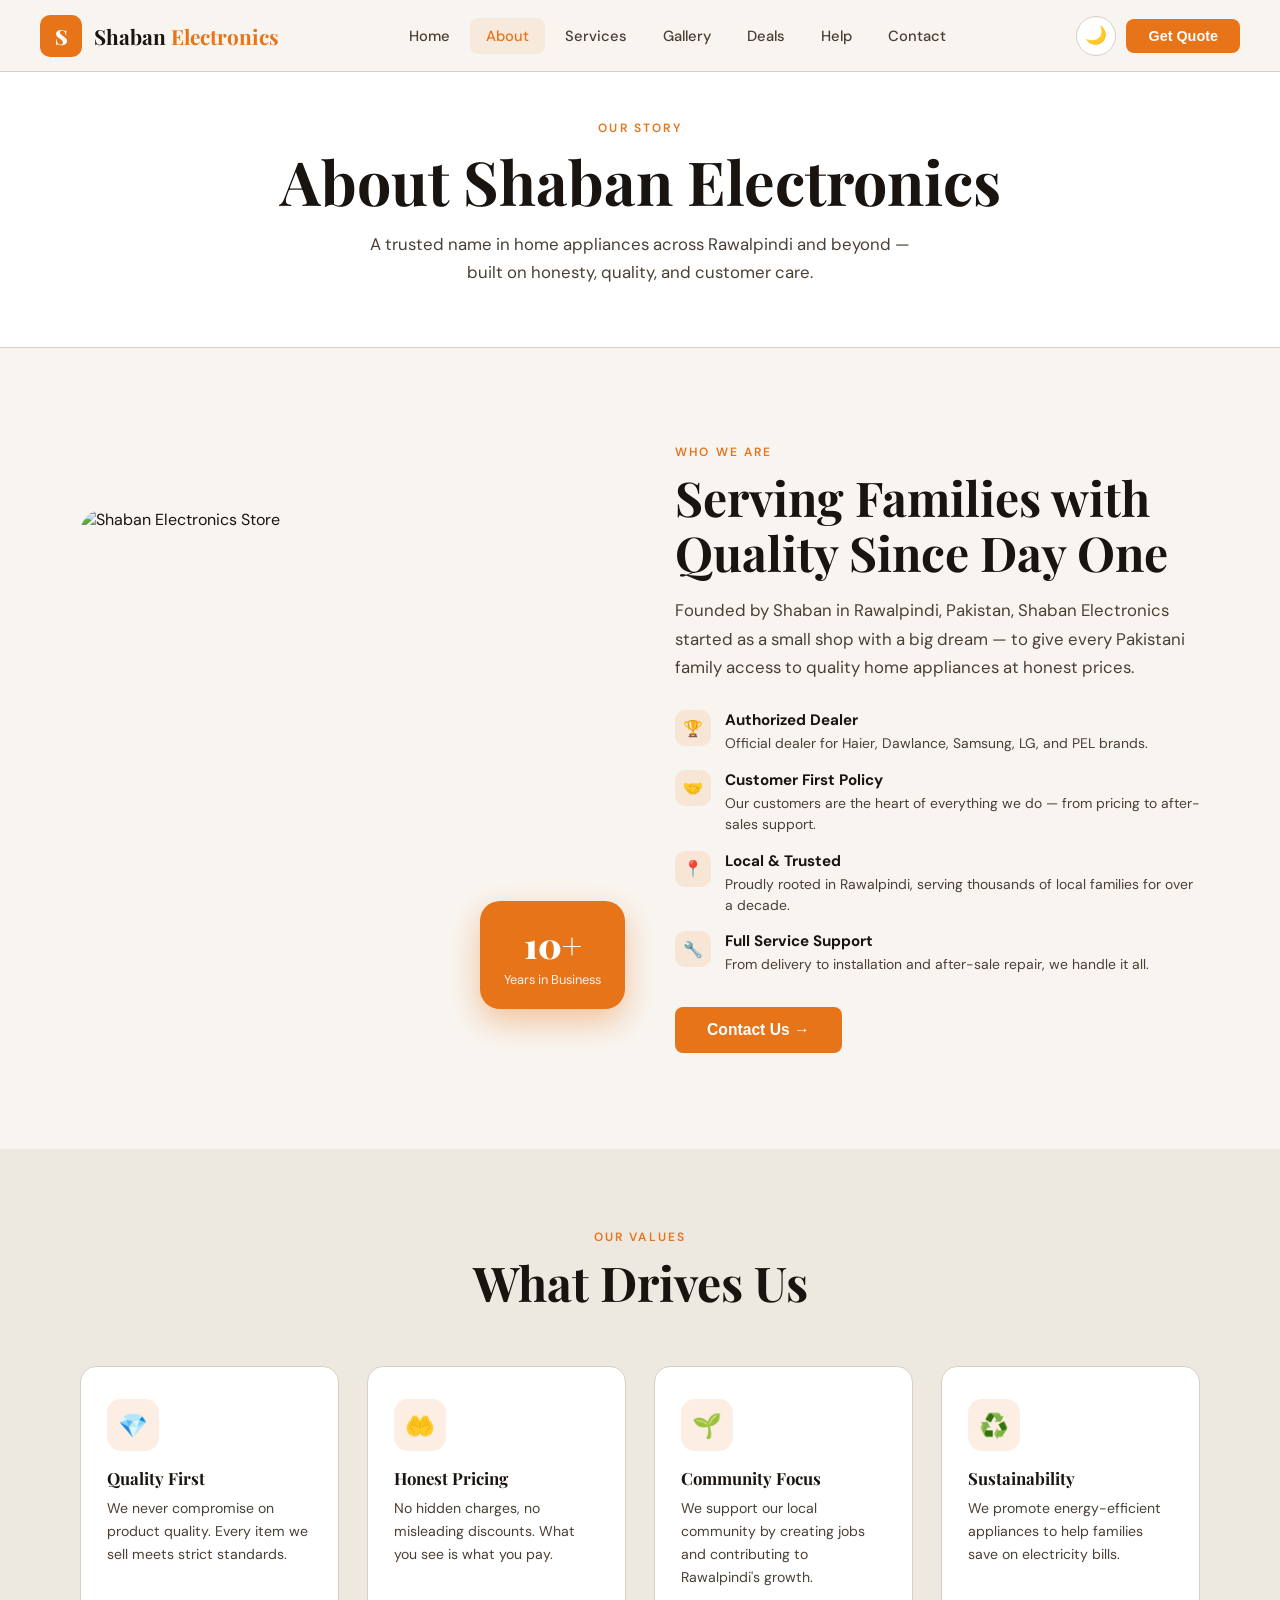
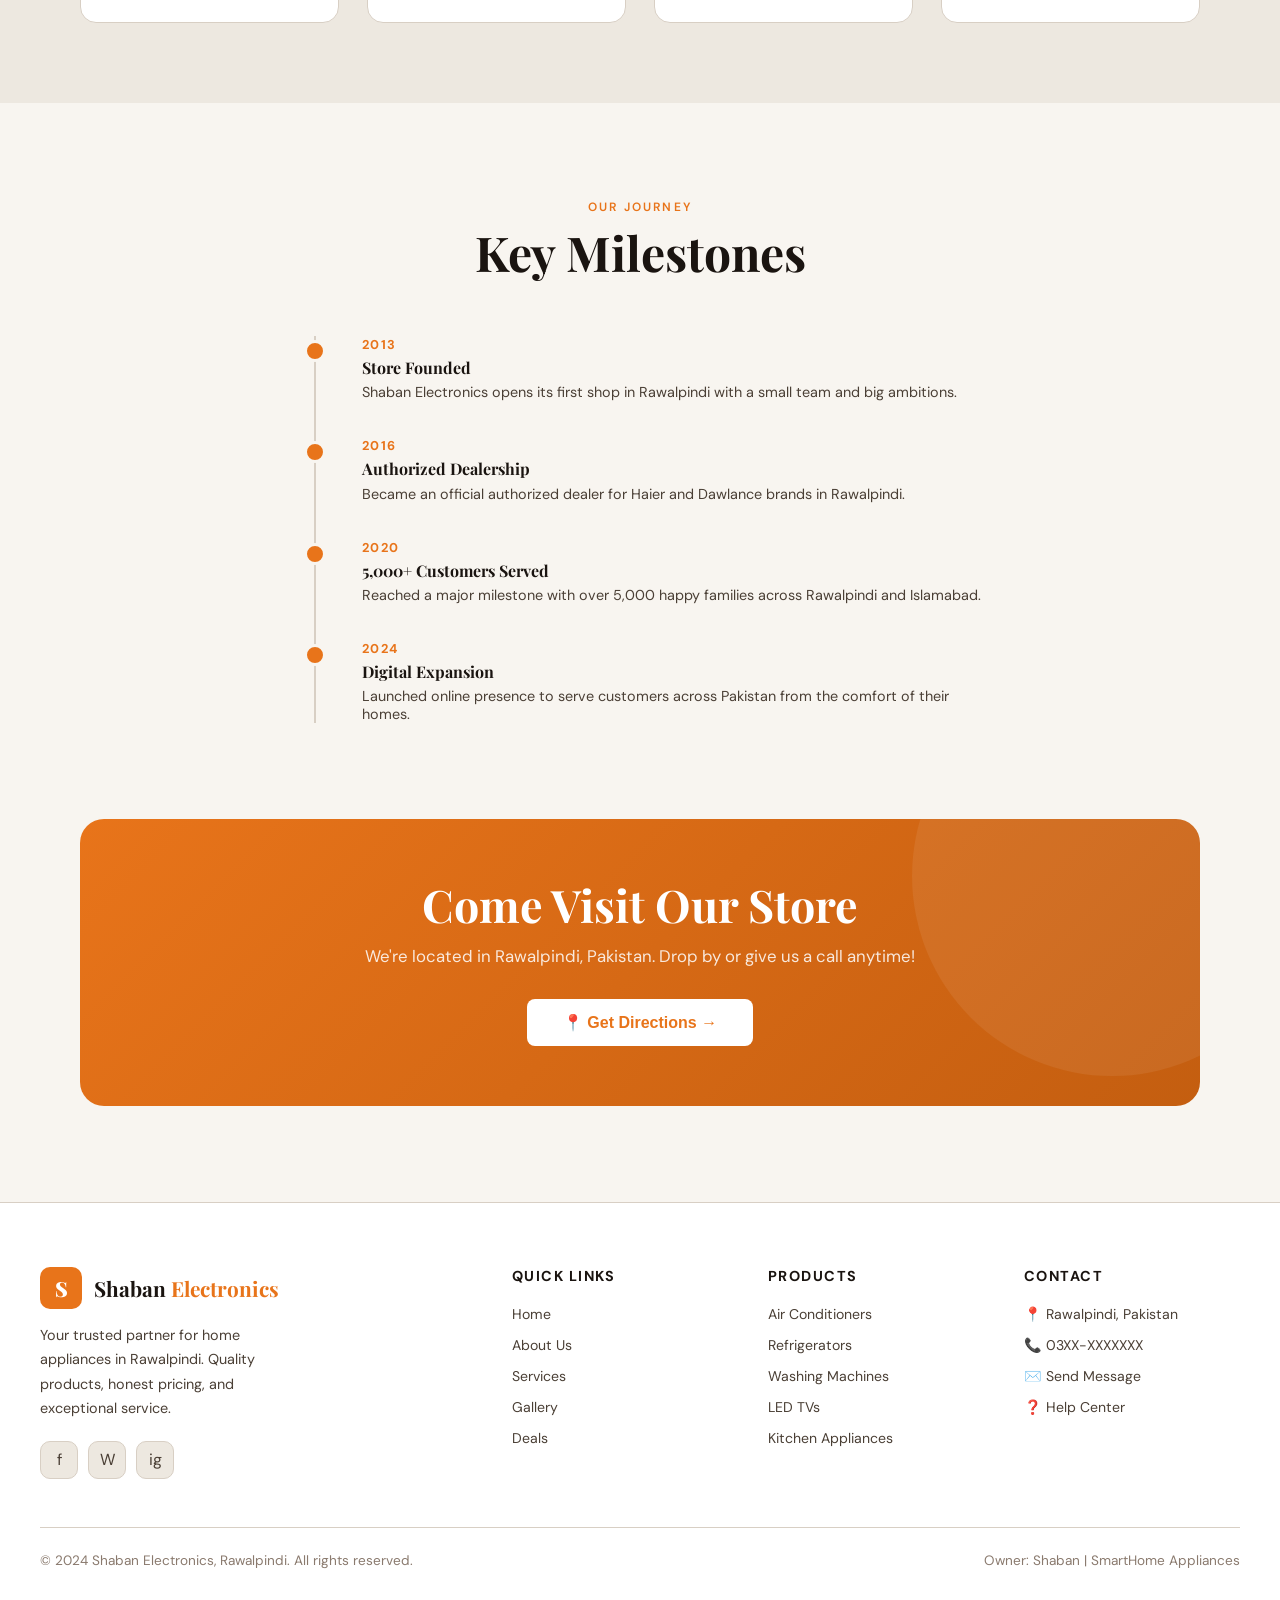
==== pages/about.html @ a1838bc5 "g" ====
<!DOCTYPE html>
<html lang="en" data-theme="light">
<head>
  <meta charset="UTF-8" />
  <meta name="viewport" content="width=device-width, initial-scale=1.0" />
  <title>About Us – Shaban Electronics</title>
  <link rel="stylesheet" href="../css/style.css" />
  <link rel="icon" href="data:image/svg+xml,<svg xmlns='http://www.w3.org/2000/svg' viewBox='0 0 100 100'><text y='.9em' font-size='90'>⚡</text></svg>" />
</head>
<body>

<nav class="navbar" id="navbar">
  <div class="nav-brand">
    <div class="nav-logo">S</div>
    <span class="nav-name">Shaban <span>Electronics</span></span>
  </div>
  <ul class="nav-links">
    <li><a href="../index.html">Home</a></li>
    <li><a href="about.html" class="active">About</a></li>
    <li><a href="services.html">Services</a></li>
    <li><a href="gallery.html">Gallery</a></li>
    <li><a href="deals.html">Deals</a></li>
    <li><a href="help.html">Help</a></li>
    <li><a href="contact.html">Contact</a></li>
  </ul>
  <div class="nav-actions">
    <button class="theme-btn" onclick="toggleTheme()">🌙</button>
    <a href="contact.html"><button class="nav-cta">Get Quote</button></a>
  </div>
  <button class="hamburger" id="hamburger"><span></span><span></span><span></span></button>
</nav>
<div class="mobile-menu" id="mobileMenu">
  <a href="../index.html">Home</a>
  <a href="about.html">About</a>
  <a href="services.html">Services</a>
  <a href="gallery.html">Gallery</a>
  <a href="deals.html">Deals</a>
  <a href="help.html">Help</a>
  <a href="contact.html">Contact</a>
</div>

<!-- PAGE HERO -->
<div class="page-hero">
  <span class="section-label">Our Story</span>
  <h1>About Shaban Electronics</h1>
  <p>A trusted name in home appliances across Rawalpindi and beyond — built on honesty, quality, and customer care.</p>
</div>

<!-- ABOUT STORY -->
<div class="section">
  <div class="about-grid">
    <div class="about-img-wrap fade-in">
      <img src="https://images.unsplash.com/photo-1441986300917-64674bd600d8?w=800&q=80" alt="Shaban Electronics Store" />
      <div class="about-badge-float">
        <span class="big">10+</span>
        <small>Years in Business</small>
      </div>
    </div>
    <div class="about-text fade-in">
      <span class="section-label">Who We Are</span>
      <h2 class="section-title">Serving Families with Quality Since Day One</h2>
      <p class="section-sub">Founded by Shaban in Rawalpindi, Pakistan, Shaban Electronics started as a small shop with a big dream — to give every Pakistani family access to quality home appliances at honest prices.</p>
      <div class="about-points">
        <div class="about-point">
          <div class="about-point-icon">🏆</div>
          <div class="about-point-text">
            <h5>Authorized Dealer</h5>
            <p>Official dealer for Haier, Dawlance, Samsung, LG, and PEL brands.</p>
          </div>
        </div>
        <div class="about-point">
          <div class="about-point-icon">🤝</div>
          <div class="about-point-text">
            <h5>Customer First Policy</h5>
            <p>Our customers are the heart of everything we do — from pricing to after-sales support.</p>
          </div>
        </div>
        <div class="about-point">
          <div class="about-point-icon">📍</div>
          <div class="about-point-text">
            <h5>Local & Trusted</h5>
            <p>Proudly rooted in Rawalpindi, serving thousands of local families for over a decade.</p>
          </div>
        </div>
        <div class="about-point">
          <div class="about-point-icon">🔧</div>
          <div class="about-point-text">
            <h5>Full Service Support</h5>
            <p>From delivery to installation and after-sale repair, we handle it all.</p>
          </div>
        </div>
      </div>
      <a href="contact.html"><button class="btn-primary">Contact Us →</button></a>
    </div>
  </div>
</div>

<!-- VALUES -->
<div class="why-wrap">
  <div class="section" style="padding-top:0;padding-bottom:0">
    <div class="section-header center fade-in">
      <span class="section-label">Our Values</span>
      <h2 class="section-title">What Drives Us</h2>
    </div>
    <div class="why-grid">
      <div class="why-card fade-in">
        <div class="why-icon">💎</div>
        <h4>Quality First</h4>
        <p>We never compromise on product quality. Every item we sell meets strict standards.</p>
      </div>
      <div class="why-card fade-in">
        <div class="why-icon">🤲</div>
        <h4>Honest Pricing</h4>
        <p>No hidden charges, no misleading discounts. What you see is what you pay.</p>
      </div>
      <div class="why-card fade-in">
        <div class="why-icon">🌱</div>
        <h4>Community Focus</h4>
        <p>We support our local community by creating jobs and contributing to Rawalpindi's growth.</p>
      </div>
      <div class="why-card fade-in">
        <div class="why-icon">♻️</div>
        <h4>Sustainability</h4>
        <p>We promote energy-efficient appliances to help families save on electricity bills.</p>
      </div>
    </div>
  </div>
</div>

<!-- MILESTONES -->
<div class="section">
  <div class="section-header center fade-in">
    <span class="section-label">Our Journey</span>
    <h2 class="section-title">Key Milestones</h2>
  </div>
  <div style="max-width:700px;margin:0 auto;position:relative;">
    <div style="position:absolute;left:24px;top:0;bottom:0;width:2px;background:var(--border);"></div>
    <div class="fade-in" style="padding:0 0 36px 72px;position:relative;">
      <div style="position:absolute;left:14px;top:4px;width:22px;height:22px;border-radius:50%;background:var(--accent);border:3px solid var(--bg);"></div>
      <div style="font-size:0.8rem;color:var(--accent);font-weight:700;text-transform:uppercase;letter-spacing:0.1em;margin-bottom:6px;">2013</div>
      <h4 style="margin-bottom:6px;">Store Founded</h4>
      <p style="font-size:0.9rem;color:var(--text2);">Shaban Electronics opens its first shop in Rawalpindi with a small team and big ambitions.</p>
    </div>
    <div class="fade-in" style="padding:0 0 36px 72px;position:relative;">
      <div style="position:absolute;left:14px;top:4px;width:22px;height:22px;border-radius:50%;background:var(--accent);border:3px solid var(--bg);"></div>
      <div style="font-size:0.8rem;color:var(--accent);font-weight:700;text-transform:uppercase;letter-spacing:0.1em;margin-bottom:6px;">2016</div>
      <h4 style="margin-bottom:6px;">Authorized Dealership</h4>
      <p style="font-size:0.9rem;color:var(--text2);">Became an official authorized dealer for Haier and Dawlance brands in Rawalpindi.</p>
    </div>
    <div class="fade-in" style="padding:0 0 36px 72px;position:relative;">
      <div style="position:absolute;left:14px;top:4px;width:22px;height:22px;border-radius:50%;background:var(--accent);border:3px solid var(--bg);"></div>
      <div style="font-size:0.8rem;color:var(--accent);font-weight:700;text-transform:uppercase;letter-spacing:0.1em;margin-bottom:6px;">2020</div>
      <h4 style="margin-bottom:6px;">5,000+ Customers Served</h4>
      <p style="font-size:0.9rem;color:var(--text2);">Reached a major milestone with over 5,000 happy families across Rawalpindi and Islamabad.</p>
    </div>
    <div class="fade-in" style="padding:0 0 0 72px;position:relative;">
      <div style="position:absolute;left:14px;top:4px;width:22px;height:22px;border-radius:50%;background:var(--accent);border:3px solid var(--bg);"></div>
      <div style="font-size:0.8rem;color:var(--accent);font-weight:700;text-transform:uppercase;letter-spacing:0.1em;margin-bottom:6px;">2024</div>
      <h4 style="margin-bottom:6px;">Digital Expansion</h4>
      <p style="font-size:0.9rem;color:var(--text2);">Launched online presence to serve customers across Pakistan from the comfort of their homes.</p>
    </div>
  </div>
</div>

<!-- CTA -->
<div class="section" style="padding-top:0">
  <div class="cta-banner fade-in">
    <h2>Come Visit Our Store</h2>
    <p>We're located in Rawalpindi, Pakistan. Drop by or give us a call anytime!</p>
    <a href="contact.html"><button class="btn-white">📍 Get Directions →</button></a>
  </div>
</div>

<!-- FOOTER -->
<footer>
  <div class="footer-grid">
    <div class="footer-brand">
      <div class="nav-brand" style="margin-bottom:14px">
        <div class="nav-logo">S</div>
        <span class="nav-name">Shaban <span>Electronics</span></span>
      </div>
      <p>Your trusted partner for home appliances in Rawalpindi. Quality products, honest pricing, and exceptional service.</p>
      <div class="footer-socials">
        <a href="#" class="social-btn">f</a>
        <a href="#" class="social-btn">W</a>
        <a href="#" class="social-btn">ig</a>
      </div>
    </div>
    <div class="footer-col">
      <h5>Quick Links</h5>
      <ul>
        <li><a href="../index.html">Home</a></li>
        <li><a href="about.html">About Us</a></li>
        <li><a href="services.html">Services</a></li>
        <li><a href="gallery.html">Gallery</a></li>
        <li><a href="deals.html">Deals</a></li>
      </ul>
    </div>
    <div class="footer-col">
      <h5>Products</h5>
      <ul>
        <li><a href="services.html">Air Conditioners</a></li>
        <li><a href="services.html">Refrigerators</a></li>
        <li><a href="services.html">Washing Machines</a></li>
        <li><a href="services.html">LED TVs</a></li>
        <li><a href="services.html">Kitchen Appliances</a></li>
      </ul>
    </div>
    <div class="footer-col">
      <h5>Contact</h5>
      <ul>
        <li><a href="#">📍 Rawalpindi, Pakistan</a></li>
        <li><a href="tel:03000000000">📞 03XX-XXXXXXX</a></li>
        <li><a href="contact.html">✉️ Send Message</a></li>
        <li><a href="help.html">❓ Help Center</a></li>
      </ul>
    </div>
  </div>
  <div class="footer-bottom">
    <p>© 2024 Shaban Electronics, Rawalpindi. All rights reserved.</p>
    <p>Owner: Shaban | SmartHome Appliances</p>
  </div>
</footer>

<script src="../js/main.js"></script>
</body>
</html>
---- css/style.css ----
/* ========== GOOGLE FONTS ========== */
@import url('https://fonts.googleapis.com/css2?family=Playfair+Display:wght@400;700;900&family=DM+Sans:wght@300;400;500;600&display=swap');

/* ========== CSS VARIABLES ========== */
:root {
  --accent: #e8741a;
  --accent-dark: #c45e10;
  --accent-light: #ffa04d;
  --bg: #f8f5f0;
  --bg2: #ffffff;
  --bg3: #ede8e0;
  --text: #1a1410;
  --text2: #4a3f35;
  --text3: #8a7a6e;
  --border: #d8cfc4;
  --shadow: rgba(26,20,10,0.10);
  --shadow-lg: rgba(26,20,10,0.18);
  --nav-bg: rgba(248,245,240,0.96);
  --card-bg: #ffffff;
  --hero-overlay: rgba(248,245,240,0.55);
  --transition: 0.35s cubic-bezier(.4,0,.2,1);
  --radius: 16px;
  --radius-sm: 8px;
  --font-display: 'Playfair Display', serif;
  --font-body: 'DM Sans', sans-serif;
}

[data-theme="dark"] {
  --bg: #0f0d0a;
  --bg2: #1a1714;
  --bg3: #242018;
  --text: #f0ebe3;
  --text2: #c8bfb4;
  --text3: #7a6e64;
  --border: #2e2820;
  --shadow: rgba(0,0,0,0.35);
  --shadow-lg: rgba(0,0,0,0.55);
  --nav-bg: rgba(15,13,10,0.96);
  --card-bg: #1a1714;
  --hero-overlay: rgba(10,8,5,0.60);
}

/* ========== RESET ========== */
*, *::before, *::after { box-sizing: border-box; margin: 0; padding: 0; }
html { scroll-behavior: smooth; }
body {
  font-family: var(--font-body);
  background: var(--bg);
  color: var(--text);
  transition: background var(--transition), color var(--transition);
  overflow-x: hidden;
}
a { color: inherit; text-decoration: none; }
img { max-width: 100%; display: block; }
ul { list-style: none; }

/* ========== SCROLLBAR ========== */
::-webkit-scrollbar { width: 6px; }
::-webkit-scrollbar-track { background: var(--bg3); }
::-webkit-scrollbar-thumb { background: var(--accent); border-radius: 4px; }

/* ========== TYPOGRAPHY ========== */
h1,h2,h3,h4 { font-family: var(--font-display); line-height: 1.15; }
.section-label {
  font-size: 0.75rem; font-weight: 600; letter-spacing: 0.18em;
  text-transform: uppercase; color: var(--accent); display: block; margin-bottom: 10px;
}
.section-title {
  font-size: clamp(2rem, 4vw, 3rem); color: var(--text); margin-bottom: 16px;
}
.section-sub { font-size: 1.05rem; color: var(--text2); max-width: 560px; line-height: 1.7; }

/* ========== NAVBAR ========== */
.navbar {
  position: fixed; top: 0; left: 0; right: 0; z-index: 1000;
  background: var(--nav-bg);
  backdrop-filter: blur(18px);
  border-bottom: 1px solid var(--border);
  padding: 0 40px;
  height: 72px;
  display: flex; align-items: center; justify-content: space-between;
  transition: background var(--transition), box-shadow var(--transition);
}
.navbar.scrolled { box-shadow: 0 4px 32px var(--shadow-lg); }
.nav-brand {
  display: flex; align-items: center; gap: 12px;
}
.nav-logo {
  width: 42px; height: 42px; background: var(--accent);
  border-radius: 10px; display: flex; align-items: center; justify-content: center;
  font-family: var(--font-display); font-weight: 900; font-size: 1.3rem; color: #fff;
}
.nav-name { font-family: var(--font-display); font-size: 1.3rem; font-weight: 700; }
.nav-name span { color: var(--accent); }
.nav-links {
  display: flex; align-items: center; gap: 4px;
}
.nav-links a {
  padding: 8px 16px; border-radius: var(--radius-sm);
  font-size: 0.92rem; font-weight: 500; color: var(--text2);
  transition: color var(--transition), background var(--transition);
  position: relative;
}
.nav-links a:hover, .nav-links a.active {
  color: var(--accent); background: rgba(232,116,26,0.09);
}
.nav-actions { display: flex; align-items: center; gap: 10px; }
.theme-btn {
  width: 40px; height: 40px; border-radius: 50%;
  border: 1.5px solid var(--border); background: var(--bg2);
  cursor: pointer; display: flex; align-items: center; justify-content: center;
  font-size: 1.1rem; transition: all var(--transition); color: var(--text);
}
.theme-btn:hover { border-color: var(--accent); color: var(--accent); transform: rotate(20deg); }
.nav-cta {
  background: var(--accent); color: #fff; padding: 9px 22px;
  border-radius: var(--radius-sm); font-size: 0.9rem; font-weight: 600;
  border: none; cursor: pointer; transition: background var(--transition), transform var(--transition);
}
.nav-cta:hover { background: var(--accent-dark); transform: translateY(-1px); }
.hamburger {
  display: none; flex-direction: column; gap: 5px; cursor: pointer;
  padding: 8px; background: none; border: none; color: var(--text);
}
.hamburger span {
  width: 24px; height: 2px; background: currentColor;
  border-radius: 2px; transition: all var(--transition); display: block;
}
.hamburger.open span:nth-child(1) { transform: translateY(7px) rotate(45deg); }
.hamburger.open span:nth-child(2) { opacity: 0; }
.hamburger.open span:nth-child(3) { transform: translateY(-7px) rotate(-45deg); }
.mobile-menu {
  display: none; position: fixed; top: 72px; left: 0; right: 0;
  background: var(--bg2); border-bottom: 1px solid var(--border);
  flex-direction: column; padding: 16px 24px; gap: 4px; z-index: 999;
  box-shadow: 0 8px 32px var(--shadow-lg);
}
.mobile-menu.open { display: flex; }
.mobile-menu a {
  padding: 12px 16px; border-radius: var(--radius-sm);
  font-size: 1rem; font-weight: 500; color: var(--text2);
  transition: all var(--transition);
}
.mobile-menu a:hover { color: var(--accent); background: rgba(232,116,26,0.09); }

/* ========== HERO ========== */
.hero {
  min-height: 100vh;
  display: flex; align-items: center;
  position: relative; overflow: hidden;
  padding-top: 72px;
}
.hero-bg {
  position: absolute; inset: 0;
  background: url('https://images.unsplash.com/photo-1556909114-f6e7ad7d3136?w=1600&q=80') center/cover no-repeat;
}
.hero-overlay {
  position: absolute; inset: 0;
  background: var(--hero-overlay);
  backdrop-filter: blur(2px);
}
.hero-content {
  position: relative; z-index: 1;
  max-width: 1200px; margin: 0 auto; padding: 80px 40px;
  display: grid; grid-template-columns: 1fr 1fr; gap: 60px; align-items: center;
}
.hero-text { animation: fadeUp 0.8s ease both; }
.hero-badge {
  display: inline-flex; align-items: center; gap: 8px;
  background: rgba(232,116,26,0.12); color: var(--accent);
  border: 1px solid rgba(232,116,26,0.3); border-radius: 50px;
  padding: 6px 16px; font-size: 0.82rem; font-weight: 600;
  letter-spacing: 0.08em; text-transform: uppercase; margin-bottom: 24px;
}
.hero-title {
  font-size: clamp(2.8rem, 5.5vw, 4.5rem);
  line-height: 1.08; margin-bottom: 22px; color: var(--text);
}
.hero-title span { color: var(--accent); }
.hero-desc { font-size: 1.1rem; color: var(--text2); line-height: 1.75; margin-bottom: 36px; max-width: 480px; }
.hero-btns { display: flex; gap: 14px; flex-wrap: wrap; }
.btn-primary {
  background: var(--accent); color: #fff; padding: 14px 32px;
  border-radius: var(--radius-sm); font-size: 0.98rem; font-weight: 600;
  border: none; cursor: pointer; transition: all var(--transition);
  display: inline-flex; align-items: center; gap: 8px;
}
.btn-primary:hover { background: var(--accent-dark); transform: translateY(-2px); box-shadow: 0 8px 24px rgba(232,116,26,0.35); }
.btn-outline {
  background: transparent; color: var(--text); padding: 14px 32px;
  border-radius: var(--radius-sm); font-size: 0.98rem; font-weight: 600;
  border: 1.5px solid var(--border); cursor: pointer; transition: all var(--transition);
  display: inline-flex; align-items: center; gap: 8px;
}
.btn-outline:hover { border-color: var(--accent); color: var(--accent); transform: translateY(-2px); }
.hero-stats {
  display: flex; gap: 32px; margin-top: 48px;
}
.stat-item { text-align: center; }
.stat-num { font-family: var(--font-display); font-size: 2rem; font-weight: 900; color: var(--accent); }
.stat-label { font-size: 0.8rem; color: var(--text3); text-transform: uppercase; letter-spacing: 0.1em; margin-top: 4px; }
.hero-visual { animation: fadeUp 0.8s 0.2s ease both; }
.hero-card {
  background: var(--card-bg); border: 1px solid var(--border);
  border-radius: 24px; padding: 32px; box-shadow: 0 24px 64px var(--shadow-lg);
}
.hero-card img { border-radius: 16px; width: 100%; height: 260px; object-fit: cover; }
.hero-card-info { padding-top: 20px; display: flex; justify-content: space-between; align-items: center; }
.hero-card-info h4 { font-size: 1.15rem; }
.hero-card-info .price { font-size: 1.3rem; font-weight: 700; color: var(--accent); font-family: var(--font-display); }
.hero-floating {
  position: absolute; bottom: -10px; left: -10px;
  background: var(--accent); color: #fff; border-radius: 14px;
  padding: 12px 18px; font-size: 0.85rem; font-weight: 600;
  box-shadow: 0 8px 24px rgba(232,116,26,0.4);
  animation: float 3s ease-in-out infinite;
}

/* ========== SECTIONS ========== */
.section { padding: 96px 40px; max-width: 1200px; margin: 0 auto; }
.section-header { margin-bottom: 56px; }
.section-header.center { text-align: center; }
.section-header.center .section-sub { margin: 0 auto; }

/* ========== CATEGORIES ========== */
.categories-wrap { background: var(--bg2); padding: 80px 0; }
.cats-grid {
  display: grid; grid-template-columns: repeat(auto-fit, minmax(160px, 1fr)); gap: 20px;
}
.cat-card {
  background: var(--bg); border: 1px solid var(--border); border-radius: var(--radius);
  padding: 28px 20px; text-align: center; cursor: pointer;
  transition: all var(--transition); position: relative; overflow: hidden;
}
.cat-card::before {
  content: ''; position: absolute; inset: 0;
  background: var(--accent); opacity: 0; transition: opacity var(--transition);
  border-radius: var(--radius);
}
.cat-card:hover { transform: translateY(-6px); box-shadow: 0 16px 40px var(--shadow-lg); border-color: var(--accent); }
.cat-card:hover::before { opacity: 0.06; }
.cat-icon { font-size: 2.2rem; margin-bottom: 12px; display: block; }
.cat-name { font-weight: 600; font-size: 0.95rem; color: var(--text); }
.cat-count { font-size: 0.8rem; color: var(--text3); margin-top: 4px; }

/* ========== PRODUCTS GRID ========== */
.products-grid {
  display: grid; grid-template-columns: repeat(auto-fill, minmax(270px, 1fr)); gap: 28px;
}
.prod-card {
  background: var(--card-bg); border: 1px solid var(--border); border-radius: var(--radius);
  overflow: hidden; transition: all var(--transition); position: relative;
}
.prod-card:hover { transform: translateY(-6px); box-shadow: 0 20px 48px var(--shadow-lg); border-color: var(--accent); }
.prod-img-wrap { position: relative; overflow: hidden; height: 220px; }
.prod-img-wrap img { width: 100%; height: 100%; object-fit: cover; transition: transform 0.5s ease; }
.prod-card:hover .prod-img-wrap img { transform: scale(1.07); }
.prod-badge {
  position: absolute; top: 14px; left: 14px;
  background: var(--accent); color: #fff; font-size: 0.72rem;
  font-weight: 700; padding: 4px 10px; border-radius: 50px; text-transform: uppercase; letter-spacing: 0.08em;
}
.prod-info { padding: 20px 22px 22px; }
.prod-cat { font-size: 0.78rem; color: var(--accent); font-weight: 600; text-transform: uppercase; letter-spacing: 0.1em; margin-bottom: 6px; }
.prod-name { font-size: 1.05rem; font-weight: 600; margin-bottom: 8px; color: var(--text); }
.prod-desc { font-size: 0.87rem; color: var(--text3); line-height: 1.6; margin-bottom: 16px; }
.prod-footer { display: flex; align-items: center; justify-content: space-between; }
.prod-price { font-family: var(--font-display); font-size: 1.25rem; font-weight: 700; color: var(--accent); }
.prod-btn {
  background: var(--accent); color: #fff; border: none; border-radius: var(--radius-sm);
  padding: 8px 16px; font-size: 0.85rem; font-weight: 600; cursor: pointer;
  transition: all var(--transition);
}
.prod-btn:hover { background: var(--accent-dark); transform: scale(1.05); }

/* ========== WHY US ========== */
.why-wrap { background: var(--bg3); padding: 80px 0; }
.why-grid { display: grid; grid-template-columns: repeat(auto-fit, minmax(220px, 1fr)); gap: 28px; }
.why-card {
  background: var(--card-bg); border: 1px solid var(--border); border-radius: var(--radius);
  padding: 32px 26px; transition: all var(--transition);
}
.why-card:hover { transform: translateY(-4px); box-shadow: 0 12px 32px var(--shadow); border-color: var(--accent); }
.why-icon {
  width: 52px; height: 52px; background: rgba(232,116,26,0.12);
  border-radius: 14px; display: flex; align-items: center; justify-content: center;
  font-size: 1.5rem; margin-bottom: 18px;
}
.why-card h4 { font-size: 1.05rem; margin-bottom: 8px; }
.why-card p { font-size: 0.88rem; color: var(--text2); line-height: 1.65; }

/* ========== TESTIMONIALS ========== */
.test-grid { display: grid; grid-template-columns: repeat(auto-fit, minmax(280px, 1fr)); gap: 24px; }
.test-card {
  background: var(--card-bg); border: 1px solid var(--border); border-radius: var(--radius);
  padding: 28px; transition: all var(--transition);
}
.test-card:hover { box-shadow: 0 12px 32px var(--shadow); border-color: var(--accent); }
.test-stars { color: var(--accent); font-size: 1rem; margin-bottom: 14px; letter-spacing: 2px; }
.test-text { font-size: 0.95rem; color: var(--text2); line-height: 1.7; margin-bottom: 20px; font-style: italic; }
.test-author { display: flex; align-items: center; gap: 12px; }
.test-avatar {
  width: 44px; height: 44px; border-radius: 50%; background: var(--accent);
  display: flex; align-items: center; justify-content: center; color: #fff;
  font-weight: 700; font-size: 1.1rem;
}
.test-name { font-weight: 600; font-size: 0.92rem; }
.test-loc { font-size: 0.8rem; color: var(--text3); }

/* ========== CTA BANNER ========== */
.cta-banner {
  background: linear-gradient(135deg, var(--accent) 0%, var(--accent-dark) 100%);
  border-radius: 24px; padding: 60px 48px; text-align: center;
  position: relative; overflow: hidden;
}
.cta-banner::before {
  content: ''; position: absolute; top: -50%; right: -10%;
  width: 400px; height: 400px; border-radius: 50%;
  background: rgba(255,255,255,0.07);
}
.cta-banner h2 { font-size: clamp(1.8rem, 3.5vw, 2.8rem); color: #fff; margin-bottom: 14px; }
.cta-banner p { color: rgba(255,255,255,0.85); font-size: 1.05rem; margin-bottom: 32px; }
.btn-white {
  background: #fff; color: var(--accent); padding: 14px 36px;
  border-radius: var(--radius-sm); font-size: 1rem; font-weight: 700;
  border: none; cursor: pointer; transition: all var(--transition);
  display: inline-flex; align-items: center; gap: 8px;
}
.btn-white:hover { transform: translateY(-2px); box-shadow: 0 12px 32px rgba(0,0,0,0.2); }

/* ========== FOOTER ========== */
footer {
  background: var(--bg2); border-top: 1px solid var(--border);
  padding: 64px 40px 32px;
}
.footer-grid { display: grid; grid-template-columns: 2fr 1fr 1fr 1fr; gap: 40px; max-width: 1200px; margin: 0 auto 48px; }
.footer-brand .nav-brand { margin-bottom: 16px; }
.footer-brand p { font-size: 0.9rem; color: var(--text2); line-height: 1.7; max-width: 260px; margin-bottom: 20px; }
.footer-socials { display: flex; gap: 10px; }
.social-btn {
  width: 38px; height: 38px; border-radius: 10px; background: var(--bg3);
  border: 1px solid var(--border); display: flex; align-items: center; justify-content: center;
  font-size: 1rem; cursor: pointer; transition: all var(--transition); text-decoration: none; color: var(--text2);
}
.social-btn:hover { background: var(--accent); border-color: var(--accent); color: #fff; transform: translateY(-2px); }
.footer-col h5 { font-size: 0.9rem; font-weight: 700; text-transform: uppercase; letter-spacing: 0.1em; margin-bottom: 18px; color: var(--text); }
.footer-col ul { display: flex; flex-direction: column; gap: 10px; }
.footer-col ul a { font-size: 0.88rem; color: var(--text2); transition: color var(--transition); }
.footer-col ul a:hover { color: var(--accent); }
.footer-bottom { max-width: 1200px; margin: 0 auto; padding-top: 24px; border-top: 1px solid var(--border); display: flex; justify-content: space-between; align-items: center; flex-wrap: wrap; gap: 10px; }
.footer-bottom p { font-size: 0.85rem; color: var(--text3); }

/* ========== PAGE HERO ========== */
.page-hero {
  background: var(--bg2); border-bottom: 1px solid var(--border);
  padding: 120px 40px 60px; text-align: center;
}
.page-hero .section-label { justify-content: center; display: flex; }
.page-hero h1 { font-size: clamp(2.2rem, 5vw, 3.8rem); }
.page-hero p { font-size: 1.05rem; color: var(--text2); max-width: 540px; margin: 14px auto 0; line-height: 1.7; }

/* ========== ABOUT PAGE ========== */
.about-grid { display: grid; grid-template-columns: 1fr 1fr; gap: 70px; align-items: center; }
.about-img-wrap { position: relative; }
.about-img-wrap img { width: 100%; border-radius: 24px; height: 480px; object-fit: cover; }
.about-badge-float {
  position: absolute; bottom: -20px; right: -20px;
  background: var(--accent); color: #fff; border-radius: 20px; padding: 20px 24px; text-align: center;
  box-shadow: 0 12px 32px rgba(232,116,26,0.4);
}
.about-badge-float .big { font-family: var(--font-display); font-size: 2.2rem; font-weight: 900; display: block; }
.about-badge-float small { font-size: 0.8rem; opacity: 0.9; }
.about-text .section-sub { margin-bottom: 28px; }
.about-points { display: flex; flex-direction: column; gap: 16px; margin-bottom: 32px; }
.about-point { display: flex; align-items: flex-start; gap: 14px; }
.about-point-icon {
  width: 36px; height: 36px; min-width: 36px; border-radius: 10px;
  background: rgba(232,116,26,0.12); color: var(--accent);
  display: flex; align-items: center; justify-content: center; font-size: 1rem;
}
.about-point-text h5 { font-size: 0.95rem; margin-bottom: 3px; }
.about-point-text p { font-size: 0.87rem; color: var(--text2); line-height: 1.5; }
.team-grid { display: grid; grid-template-columns: repeat(auto-fit, minmax(200px, 1fr)); gap: 24px; }
.team-card { text-align: center; }
.team-card img { width: 100%; height: 240px; object-fit: cover; border-radius: var(--radius); margin-bottom: 16px; border: 3px solid var(--border); transition: border-color var(--transition); }
.team-card:hover img { border-color: var(--accent); }
.team-card h4 { font-size: 1rem; margin-bottom: 4px; }
.team-card span { font-size: 0.85rem; color: var(--accent); font-weight: 500; }

/* ========== SERVICES PAGE ========== */
.services-grid { display: grid; grid-template-columns: repeat(auto-fit, minmax(300px, 1fr)); gap: 28px; }
.service-card {
  background: var(--card-bg); border: 1px solid var(--border); border-radius: var(--radius);
  padding: 36px; transition: all var(--transition); position: relative; overflow: hidden;
}
.service-card::after {
  content: ''; position: absolute; bottom: 0; left: 0; right: 0; height: 3px;
  background: var(--accent); transform: scaleX(0); transform-origin: left;
  transition: transform var(--transition);
}
.service-card:hover::after { transform: scaleX(1); }
.service-card:hover { transform: translateY(-6px); box-shadow: 0 20px 48px var(--shadow-lg); }
.service-icon { font-size: 2.4rem; margin-bottom: 20px; display: block; }
.service-card h3 { font-size: 1.2rem; margin-bottom: 12px; }
.service-card p { font-size: 0.9rem; color: var(--text2); line-height: 1.7; margin-bottom: 20px; }
.service-card .tag {
  display: inline-block; background: rgba(232,116,26,0.1); color: var(--accent);
  padding: 4px 12px; border-radius: 50px; font-size: 0.78rem; font-weight: 600;
}

/* ========== GALLERY PAGE ========== */
.gallery-filter {
  display: flex; gap: 10px; flex-wrap: wrap; justify-content: center; margin-bottom: 40px;
}
.filter-btn {
  padding: 9px 22px; border-radius: 50px; font-size: 0.88rem; font-weight: 600;
  border: 1.5px solid var(--border); background: transparent; color: var(--text2);
  cursor: pointer; transition: all var(--transition);
}
.filter-btn.active, .filter-btn:hover {
  background: var(--accent); border-color: var(--accent); color: #fff;
}
.gallery-grid {
  display: grid; grid-template-columns: repeat(auto-fill, minmax(280px, 1fr)); gap: 20px;
}
.gallery-item {
  border-radius: var(--radius); overflow: hidden; position: relative;
  height: 240px; cursor: pointer; group: ;
}
.gallery-item img { width: 100%; height: 100%; object-fit: cover; transition: transform 0.5s ease; }
.gallery-item:hover img { transform: scale(1.08); }
.gallery-overlay {
  position: absolute; inset: 0; background: rgba(0,0,0,0.5);
  display: flex; align-items: center; justify-content: center;
  opacity: 0; transition: opacity var(--transition);
  color: #fff; font-size: 1.8rem;
}
.gallery-item:hover .gallery-overlay { opacity: 1; }

/* ========== CONTACT PAGE ========== */
.contact-grid { display: grid; grid-template-columns: 1fr 1.5fr; gap: 60px; align-items: start; }
.contact-info-card {
  background: var(--card-bg); border: 1px solid var(--border); border-radius: var(--radius); padding: 40px;
}
.contact-info-card h3 { font-size: 1.4rem; margin-bottom: 24px; }
.contact-item { display: flex; gap: 16px; align-items: flex-start; margin-bottom: 24px; }
.contact-icon {
  width: 44px; height: 44px; min-width: 44px; border-radius: 12px;
  background: rgba(232,116,26,0.12); color: var(--accent);
  display: flex; align-items: center; justify-content: center; font-size: 1.1rem;
}
.contact-item h5 { font-size: 0.85rem; color: var(--text3); text-transform: uppercase; letter-spacing: 0.1em; margin-bottom: 4px; }
.contact-item p { font-size: 0.95rem; color: var(--text); }
.map-placeholder {
  background: var(--bg3); border-radius: var(--radius); height: 200px;
  display: flex; align-items: center; justify-content: center; margin-top: 24px;
  color: var(--text3); font-size: 0.9rem; border: 1px solid var(--border);
  overflow: hidden;
}
.map-placeholder iframe { width: 100%; height: 100%; border: none; border-radius: var(--radius); }
.contact-form { background: var(--card-bg); border: 1px solid var(--border); border-radius: var(--radius); padding: 40px; }
.contact-form h3 { font-size: 1.4rem; margin-bottom: 28px; }
.form-row { display: grid; grid-template-columns: 1fr 1fr; gap: 16px; }
.form-group { margin-bottom: 20px; }
.form-group label { display: block; font-size: 0.85rem; font-weight: 600; margin-bottom: 8px; color: var(--text2); }
.form-group input, .form-group textarea, .form-group select {
  width: 100%; padding: 12px 16px;
  background: var(--bg); border: 1.5px solid var(--border); border-radius: var(--radius-sm);
  font-family: var(--font-body); font-size: 0.95rem; color: var(--text);
  transition: border-color var(--transition), box-shadow var(--transition);
}
.form-group input:focus, .form-group textarea:focus, .form-group select:focus {
  outline: none; border-color: var(--accent);
  box-shadow: 0 0 0 3px rgba(232,116,26,0.12);
}
.form-group textarea { resize: vertical; min-height: 120px; }
.form-submit { width: 100%; }
.success-msg {
  display: none; background: rgba(34,197,94,0.1); border: 1px solid rgba(34,197,94,0.3);
  color: #16a34a; border-radius: var(--radius-sm); padding: 14px 18px;
  font-size: 0.9rem; font-weight: 500; margin-top: 16px; text-align: center;
}

/* ========== HELP / FAQ PAGE ========== */
.faq-list { max-width: 760px; margin: 0 auto; }
.faq-item {
  background: var(--card-bg); border: 1px solid var(--border); border-radius: var(--radius);
  margin-bottom: 12px; overflow: hidden; transition: border-color var(--transition);
}
.faq-item.open { border-color: var(--accent); }
.faq-question {
  padding: 22px 28px; display: flex; justify-content: space-between; align-items: center;
  cursor: pointer; transition: background var(--transition);
}
.faq-question:hover { background: rgba(232,116,26,0.04); }
.faq-question h4 { font-size: 1rem; font-weight: 600; color: var(--text); }
.faq-toggle { font-size: 1.3rem; color: var(--accent); transition: transform var(--transition); min-width: 24px; text-align: center; }
.faq-item.open .faq-toggle { transform: rotate(45deg); }
.faq-answer {
  max-height: 0; overflow: hidden; transition: max-height 0.4s ease, padding 0.4s ease;
}
.faq-item.open .faq-answer { max-height: 300px; }
.faq-answer p { padding: 0 28px 22px; font-size: 0.92rem; color: var(--text2); line-height: 1.75; }
.help-cards { display: grid; grid-template-columns: repeat(auto-fit, minmax(220px, 1fr)); gap: 20px; margin-bottom: 64px; }
.help-card {
  background: var(--card-bg); border: 1px solid var(--border); border-radius: var(--radius);
  padding: 28px; text-align: center; transition: all var(--transition); cursor: pointer;
}
.help-card:hover { transform: translateY(-4px); box-shadow: 0 12px 32px var(--shadow); border-color: var(--accent); }
.help-card .icon { font-size: 2rem; margin-bottom: 12px; }
.help-card h4 { font-size: 1rem; margin-bottom: 8px; }
.help-card p { font-size: 0.85rem; color: var(--text2); line-height: 1.6; }

/* ========== DEALS PAGE ========== */
.deals-hero-banner {
  background: linear-gradient(135deg, var(--accent) 0%, var(--accent-dark) 100%);
  border-radius: 24px; padding: 48px; margin-bottom: 56px; position: relative; overflow: hidden;
  display: flex; justify-content: space-between; align-items: center; flex-wrap: wrap; gap: 30px;
}
.deals-hero-banner::before {
  content: ''; position: absolute; top: -60px; right: -60px;
  width: 280px; height: 280px; border-radius: 50%; background: rgba(255,255,255,0.08);
}
.deals-hero-banner h2 { font-size: clamp(1.8rem, 3.5vw, 2.8rem); color: #fff; }
.deals-hero-banner p { color: rgba(255,255,255,0.85); font-size: 1rem; margin-top: 8px; }
.countdown { display: flex; gap: 16px; }
.count-box {
  background: rgba(255,255,255,0.15); border-radius: 12px; padding: 16px 20px; text-align: center; min-width: 70px;
}
.count-num { font-family: var(--font-display); font-size: 2rem; font-weight: 900; color: #fff; display: block; line-height: 1; }
.count-label { font-size: 0.72rem; color: rgba(255,255,255,0.8); text-transform: uppercase; letter-spacing: 0.1em; margin-top: 4px; display: block; }
.deals-grid { display: grid; grid-template-columns: repeat(auto-fill, minmax(270px, 1fr)); gap: 28px; }
.deal-card {
  background: var(--card-bg); border: 1px solid var(--border); border-radius: var(--radius);
  overflow: hidden; transition: all var(--transition); position: relative;
}
.deal-card:hover { transform: translateY(-6px); box-shadow: 0 20px 48px var(--shadow-lg); }
.deal-badge {
  position: absolute; top: 14px; left: 14px; z-index: 2;
  background: #e53e3e; color: #fff; font-size: 0.75rem; font-weight: 800;
  padding: 5px 12px; border-radius: 50px; text-transform: uppercase;
}
.deal-img { height: 210px; overflow: hidden; }
.deal-img img { width: 100%; height: 100%; object-fit: cover; transition: transform 0.5s ease; }
.deal-card:hover .deal-img img { transform: scale(1.07); }
.deal-info { padding: 20px 22px 24px; }
.deal-info h4 { font-size: 1.05rem; margin-bottom: 8px; }
.deal-info p { font-size: 0.87rem; color: var(--text3); margin-bottom: 14px; line-height: 1.55; }
.deal-pricing { display: flex; align-items: center; gap: 10px; margin-bottom: 16px; }
.deal-new-price { font-family: var(--font-display); font-size: 1.3rem; font-weight: 700; color: var(--accent); }
.deal-old-price { font-size: 0.95rem; color: var(--text3); text-decoration: line-through; }

/* ========== ANIMATIONS ========== */
@keyframes fadeUp { from { opacity:0; transform:translateY(30px); } to { opacity:1; transform:translateY(0); } }
@keyframes float { 0%,100% { transform:translateY(0); } 50% { transform:translateY(-10px); } }
@keyframes pulse { 0%,100% { opacity:1; } 50% { opacity:0.6; } }
.fade-in { opacity: 0; transform: translateY(24px); transition: opacity 0.6s ease, transform 0.6s ease; }
.fade-in.visible { opacity: 1; transform: translateY(0); }

/* ========== RESPONSIVE ========== */
@media (max-width: 1024px) {
  .hero-content { grid-template-columns: 1fr; }
  .hero-visual { display: none; }
  .about-grid { grid-template-columns: 1fr; }
  .contact-grid { grid-template-columns: 1fr; }
  .footer-grid { grid-template-columns: 1fr 1fr; }
}
@media (max-width: 768px) {
  .navbar { padding: 0 20px; }
  .nav-links, .nav-cta { display: none; }
  .hamburger { display: flex; }
  .section { padding: 64px 20px; }
  .page-hero { padding: 100px 20px 50px; }
  .hero-content { padding: 60px 20px; }
  .cta-banner { padding: 40px 28px; }
  .footer-grid { grid-template-columns: 1fr; }
  .form-row { grid-template-columns: 1fr; }
  footer { padding: 48px 20px 24px; }
}
@media (max-width: 480px) {
  .hero-stats { gap: 20px; }
  .hero-btns { flex-direction: column; }
  .countdown { gap: 10px; }
}
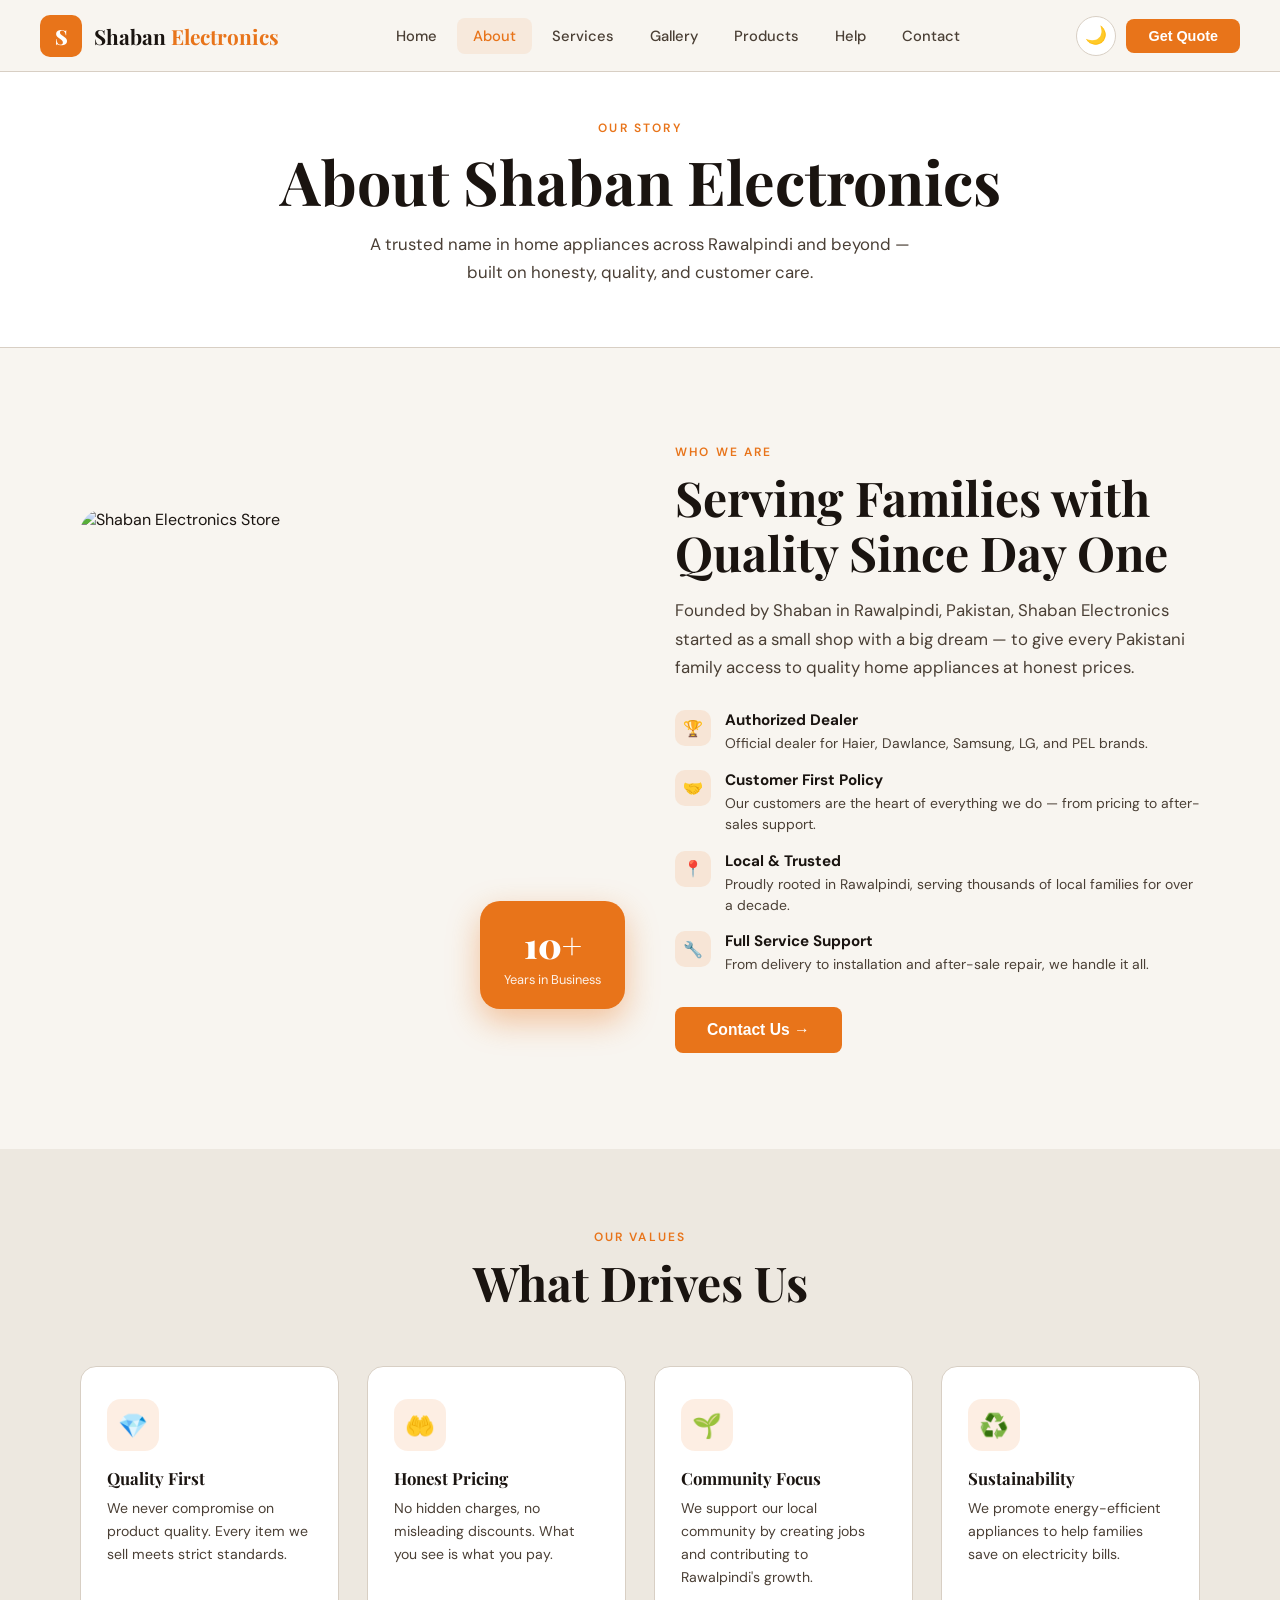
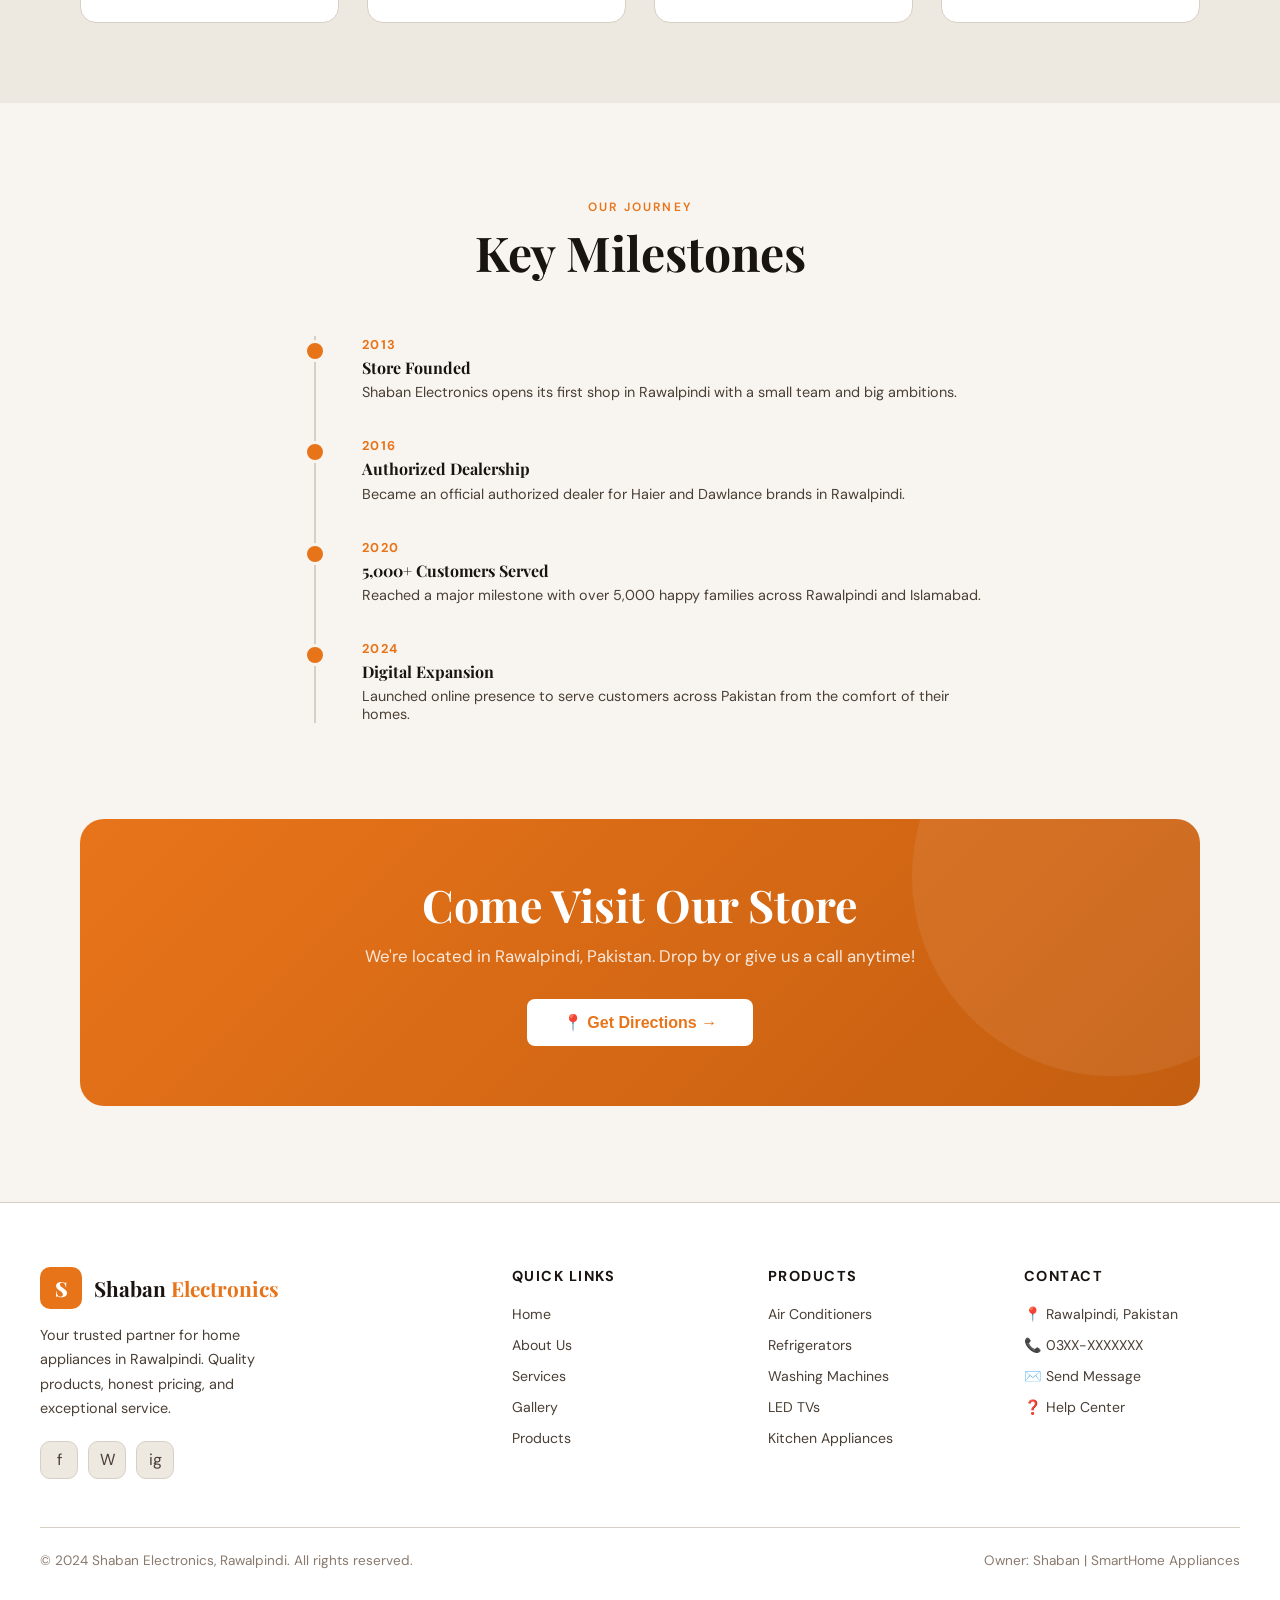
==== commit 9d6e64c5: "G" ====
--- a/pages/about.html
+++ b/pages/about.html
@@ -19,7 +19,7 @@
     <li><a href="about.html" class="active">About</a></li>
     <li><a href="services.html">Services</a></li>
     <li><a href="gallery.html">Gallery</a></li>
-    <li><a href="deals.html">Deals</a></li>
+    <li><a href="products.html">Products</a></li>
     <li><a href="help.html">Help</a></li>
     <li><a href="contact.html">Contact</a></li>
   </ul>
@@ -34,7 +34,7 @@
   <a href="about.html">About</a>
   <a href="services.html">Services</a>
   <a href="gallery.html">Gallery</a>
-  <a href="deals.html">Deals</a>
+  <a href="products.html">Products</a>
   <a href="help.html">Help</a>
   <a href="contact.html">Contact</a>
 </div>
@@ -193,7 +193,7 @@
         <li><a href="about.html">About Us</a></li>
         <li><a href="services.html">Services</a></li>
         <li><a href="gallery.html">Gallery</a></li>
-        <li><a href="deals.html">Deals</a></li>
+        <li><a href="products.html">Products</a></li>
       </ul>
     </div>
     <div class="footer-col">
